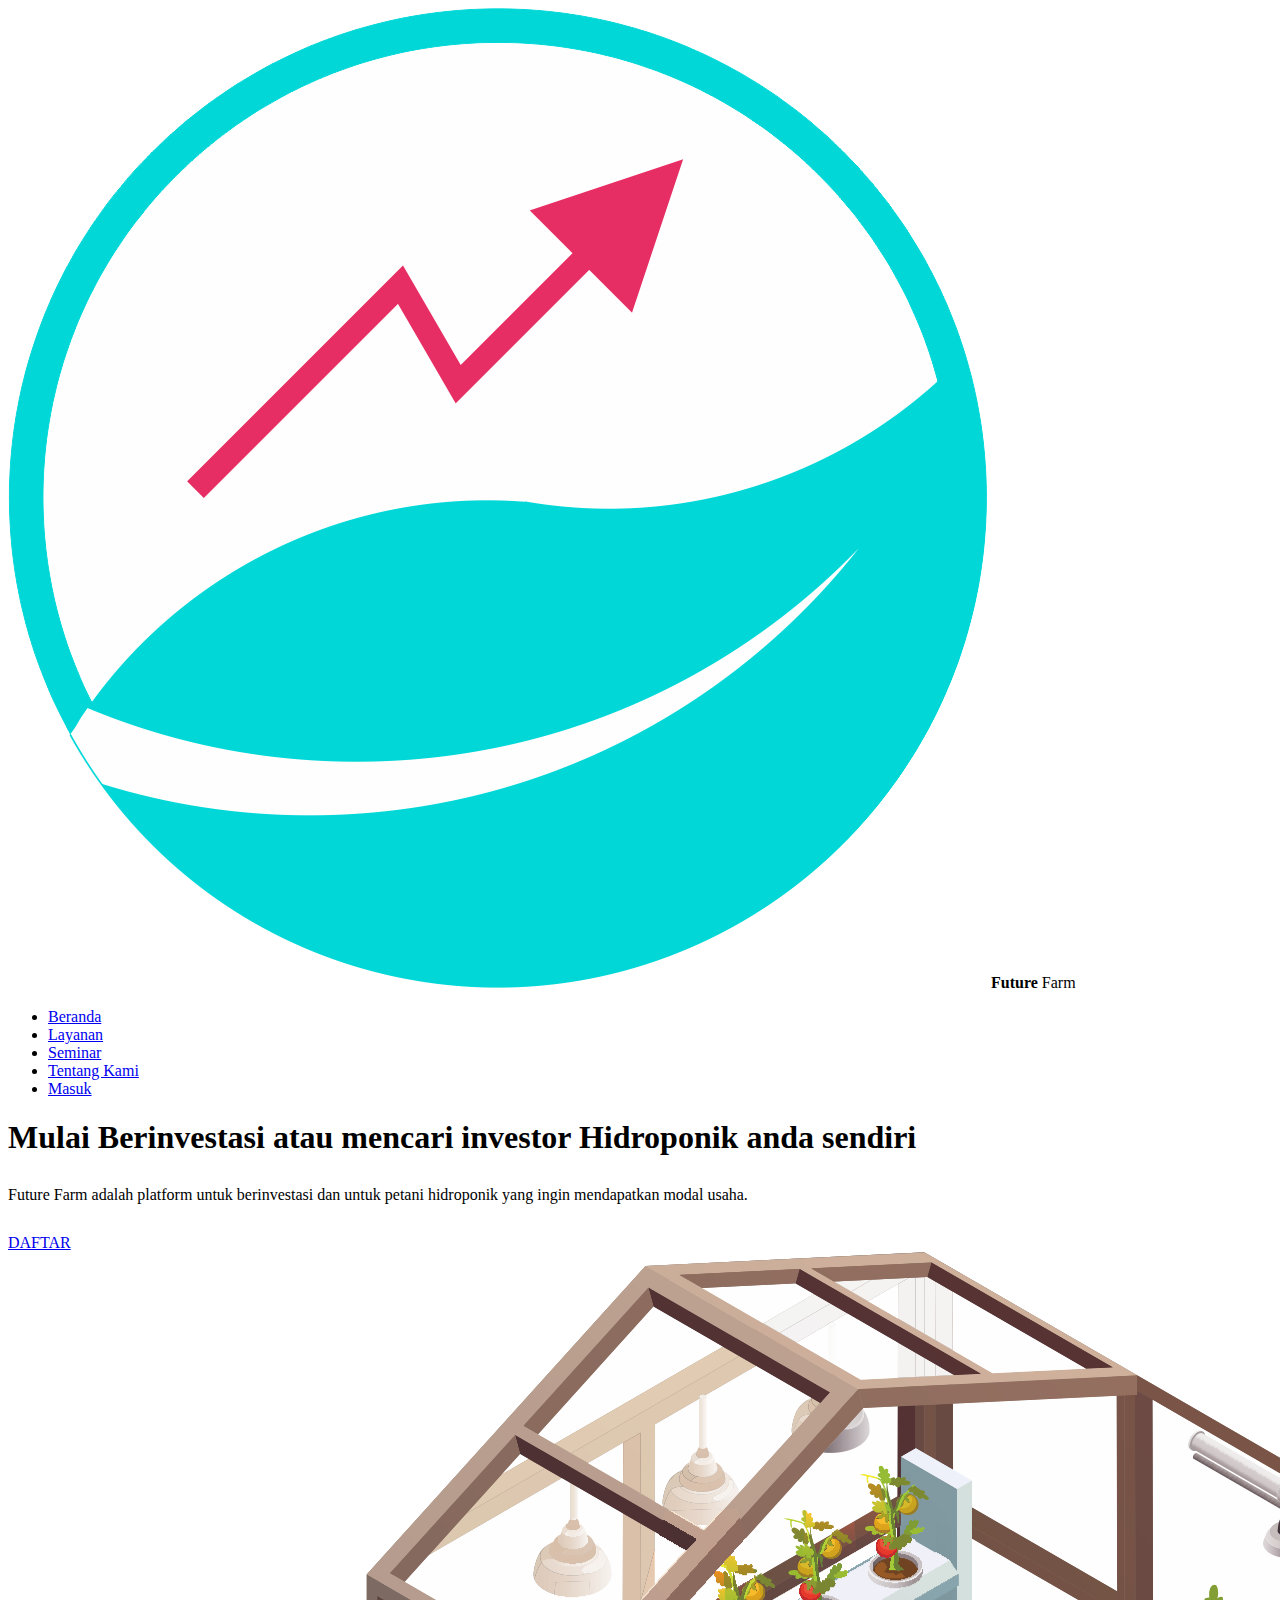
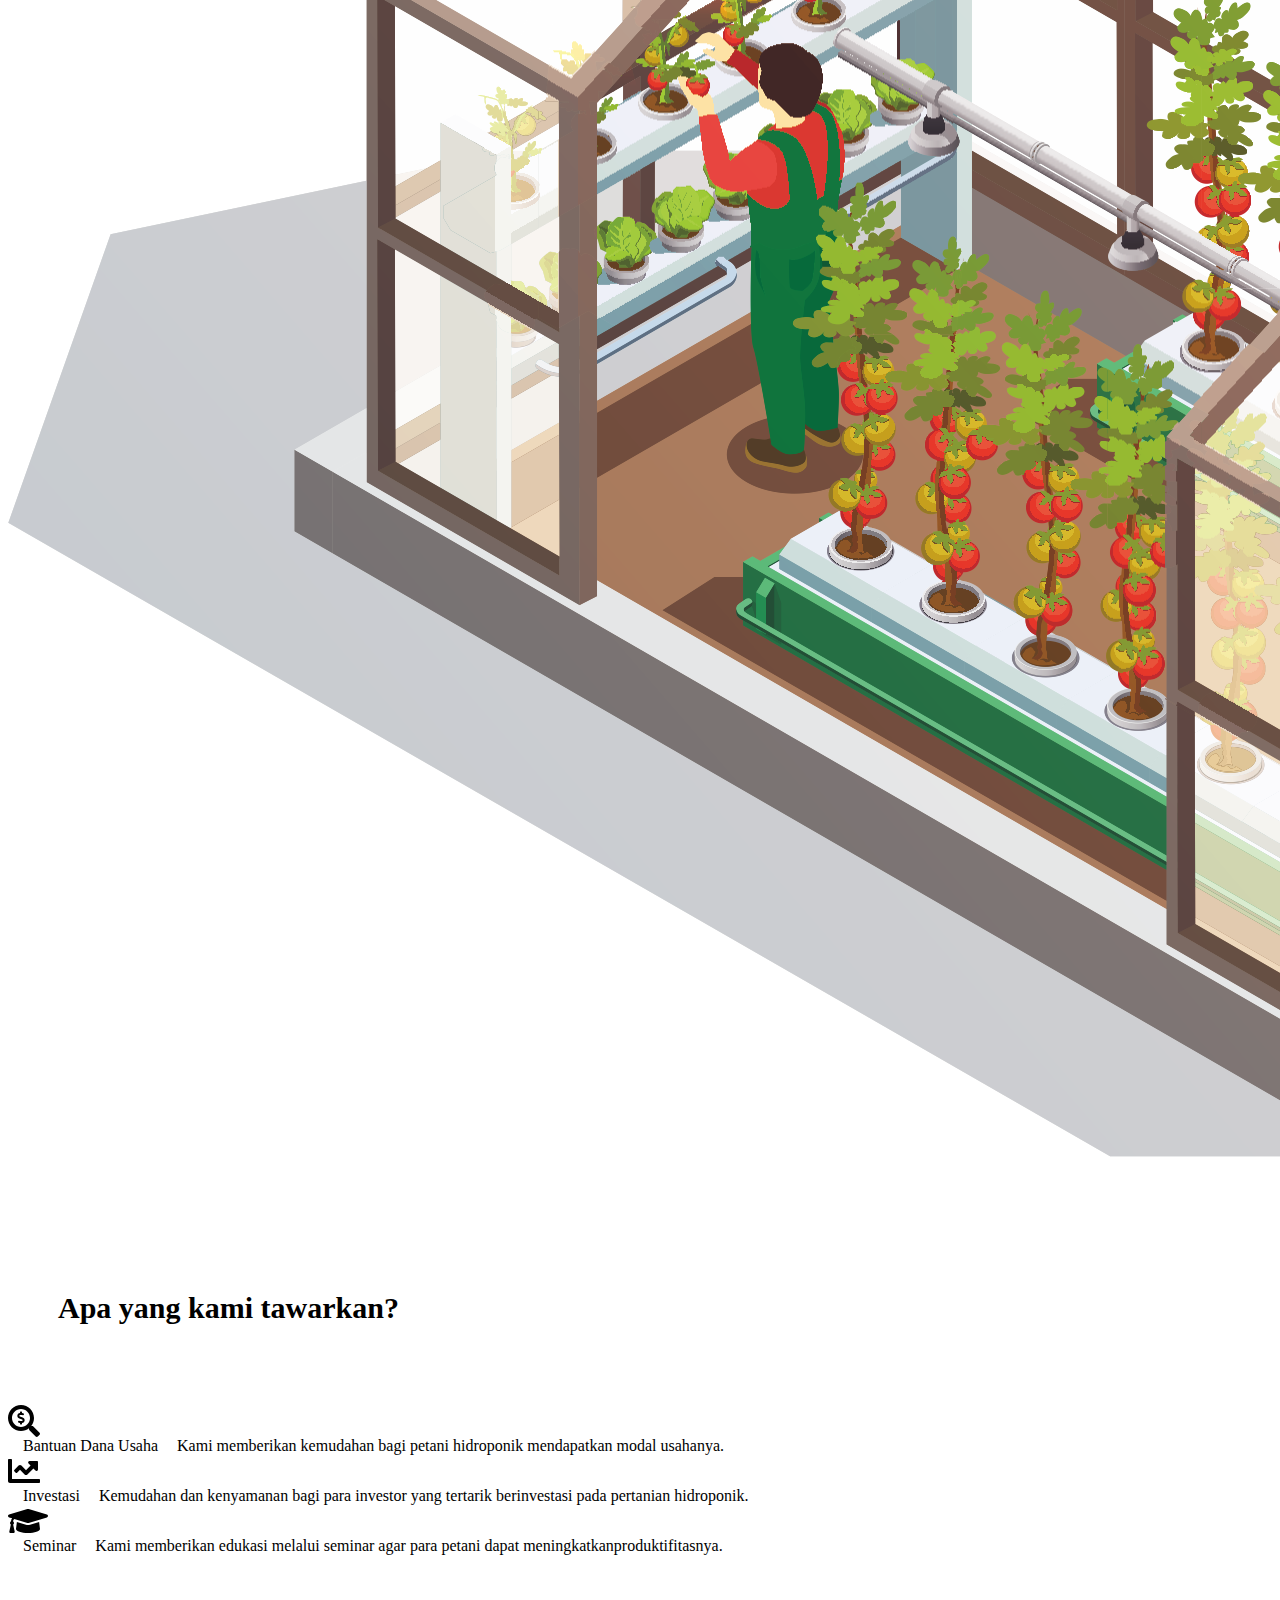
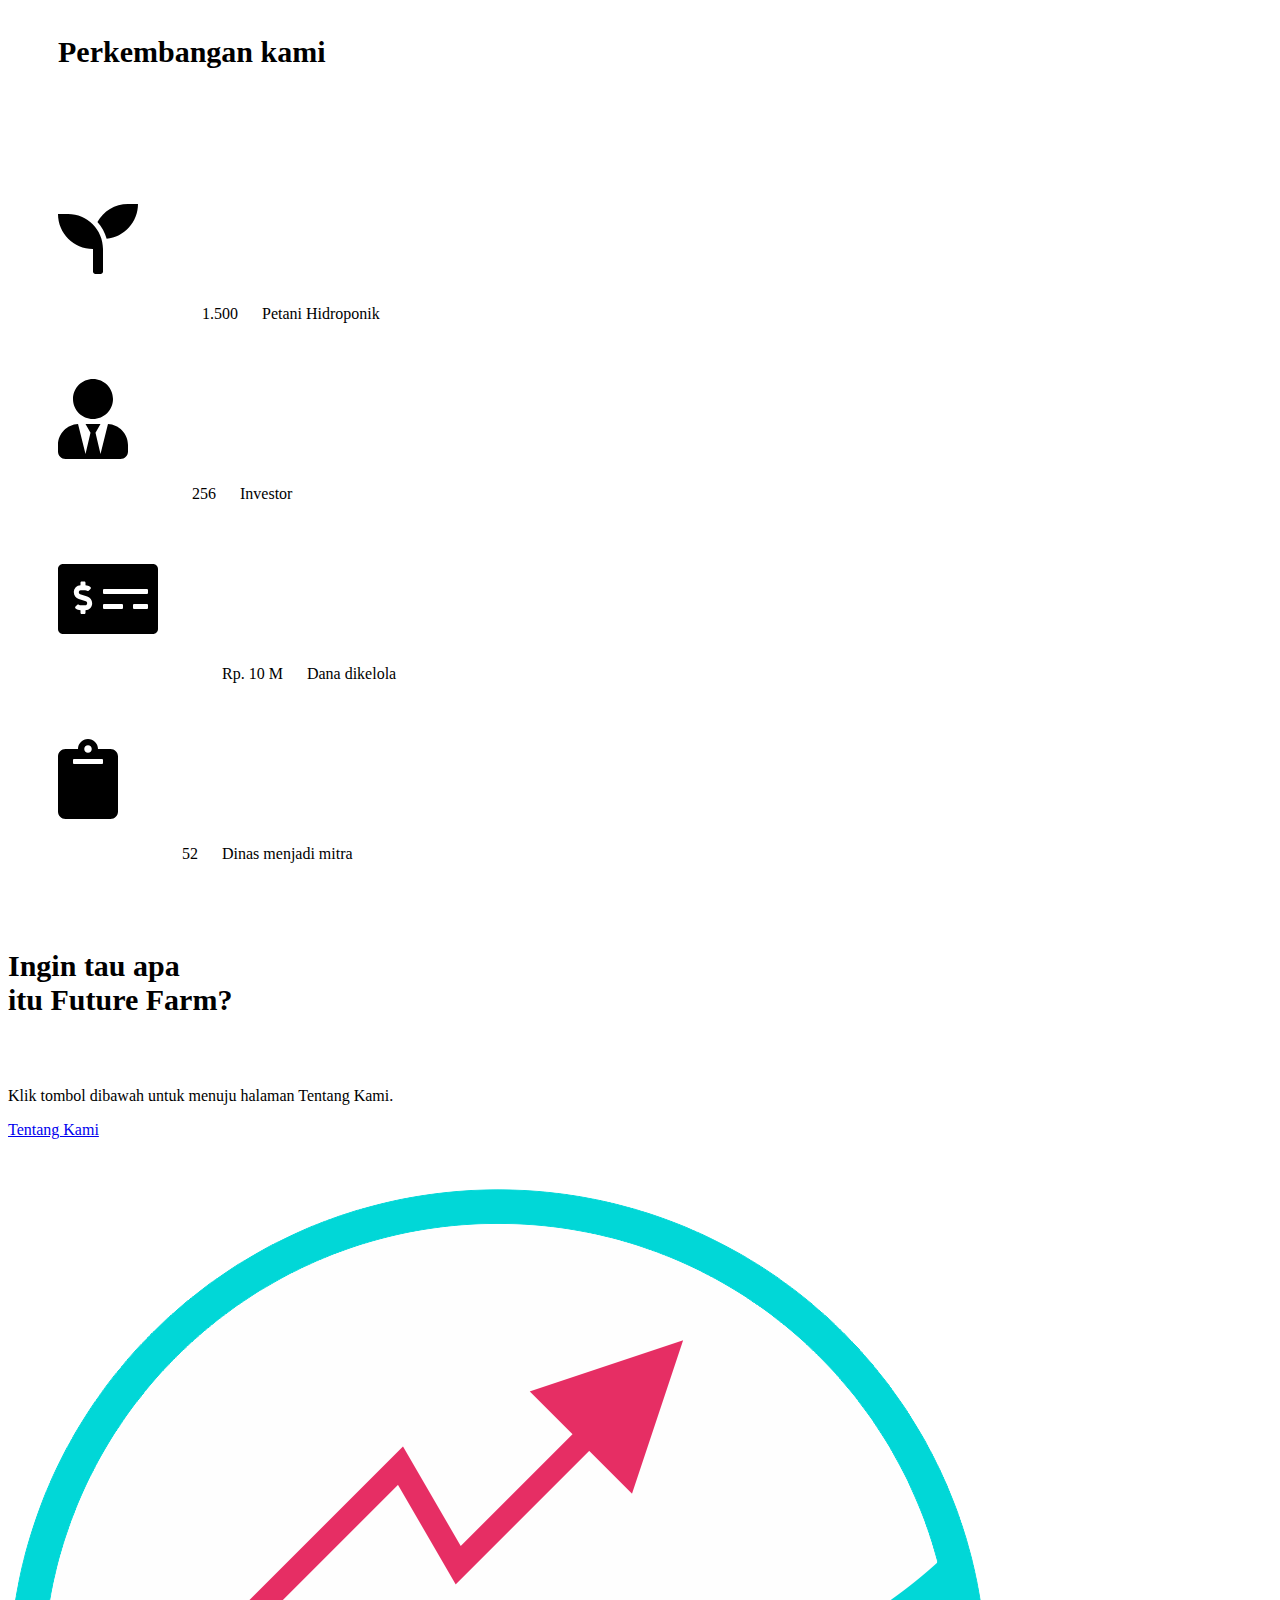
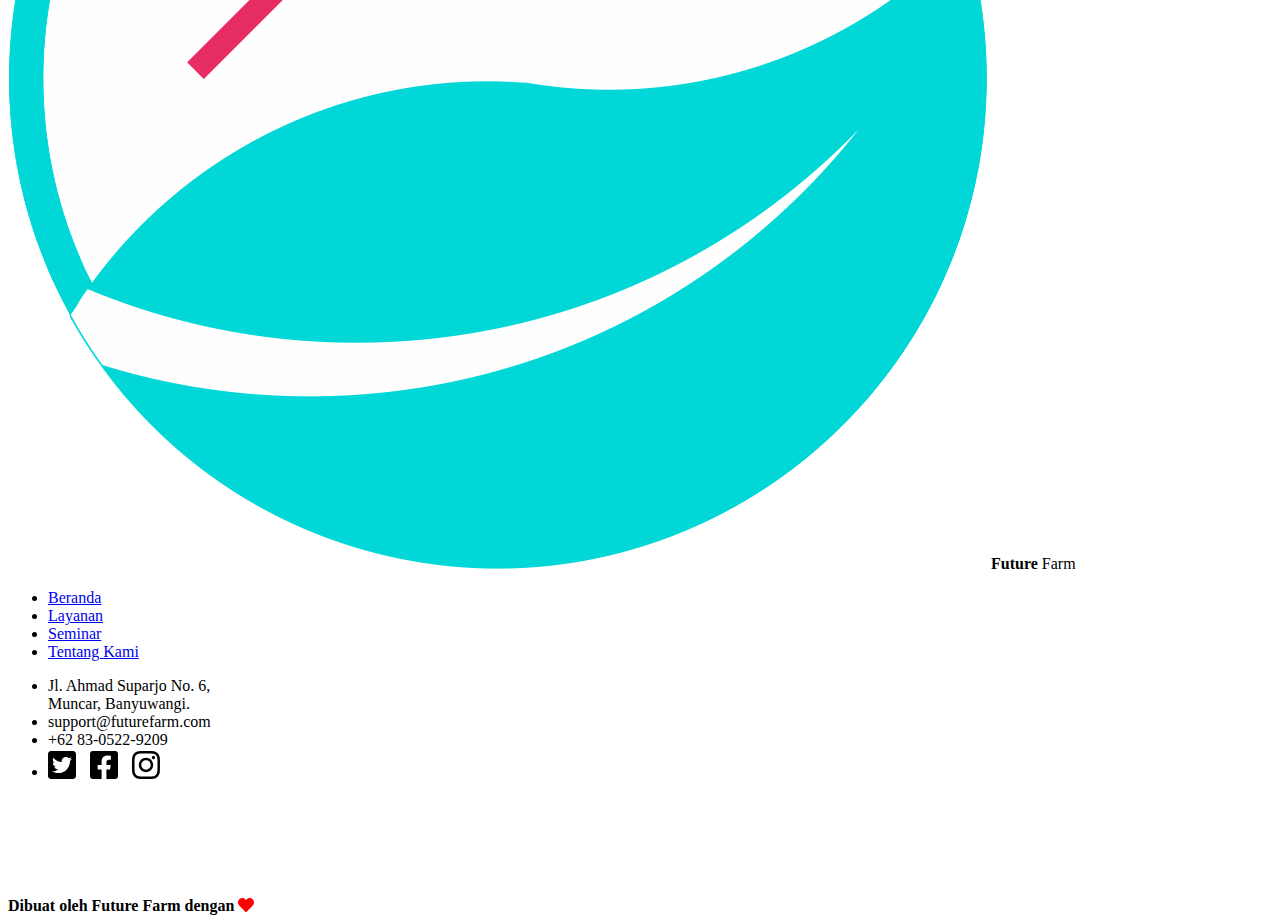
==== index.html @ b9c3afd6 "Landing page" ====
<!DOCTYPE html>
<html lang="en">
<head>
    <meta charset="UTF-8">
    <meta name="viewport" content="width=device-width, initial-scale=1.0">
    <link href="https://fonts.googleapis.com/css2?family=Montserrat:ital,wght@0,100;0,200;0,300;0,400;0,500;0,600;0,700;1,100;1,300;1,400;1,500&display=swap" rel="stylesheet">
    <link rel="stylesheet" href="style/font-awesome/all.min.css">
    <link rel="stylesheet" href="style/style.css">
    <title>Future Farm | Beranda</title>
</head>
<body>
    <nav class="navbar flex justify-content-space-between align-items-center">
        <div class="nav-brand flex align-items-center">
            <img class="brand-logo" src="img/logo/logo.png" alt="ff-logo">
            <span class="brand-text"><strong>Future</strong> Farm</span>
        </div>
        <ul class="nav-links flex justify-content-space-between align-items-center">
            <li><a class="active" href="#">Beranda</a></li>
            <li><a href="#">Layanan</a></li>
            <li><a href="#">Seminar</a></li>
            <li><a href="#">Tentang Kami</a></li>
            <li><a class="btn btn-round bg-white text-base" href="#">Masuk</a></li>
        </ul>
    </nav>
    <section id="hero" class="section flex justify-content-space-between align-items-center">
        <div class="description">
            <h1 class="text-base">Mulai Berinvestasi atau mencari investor Hidroponik anda sendiri</h1>
            <p class="text-base" style="margin-top: 30px; margin-bottom: 30px;">Future Farm adalah platform untuk berinvestasi dan untuk petani hidroponik yang ingin mendapatkan modal usaha.</p>
            <a href="#" class="btn btn-large bg-primary text-white">DAFTAR</a>
        </div>
        <div class="hero-picture">
            <img src="img/Hero.png" alt="hero">
        </div>
    </section>
    <section id="feature" class="section bg-white text-center">
        <h3 class="text-base" style="font-size: 30px; padding: 50px; padding-top: 100px; margin-bottom: 30px;">Apa yang kami tawarkan?</h3>
        <div class="container flex justify-content-space-around">
            <div class="feature-items flex align-items-center flex-direction-column">
                <div class="feature-icon flex justify-content-center align-items-center bg-warning">
                    <span class="fa fa-search-dollar fa-2x text-white"></span>
                </div>
                <span class="feature-title text-base" style="padding: 15px;">Bantuan Dana Usaha</span>
                <span class="text-base">Kami memberikan kemudahan bagi petani hidroponik mendapatkan modal usahanya.</span>
            </div>
            <div class="feature-items flex align-items-center flex-direction-column">
                <div class="feature-icon flex justify-content-center align-items-center bg-primary">
                    <span class="fa fa-chart-line fa-2x text-white"></span>
                </div>
                <span class="feature-title text-base" style="padding: 15px;">Investasi</span>
                <span class="text-base">Kemudahan dan kenyamanan bagi para investor yang tertarik berinvestasi pada pertanian hidroponik.</span>
            </div>
            <div class="feature-items flex align-items-center flex-direction-column">
                <div class="feature-icon flex justify-content-center align-items-center bg-danger">
                    <span class="fa fa-graduation-cap fa-2x text-white"></span>
                </div>
                <span class="feature-title text-base" style="padding: 15px;">Seminar</span>
                <span class="text-base">Kami memberikan edukasi melalui seminar agar para petani dapat meningkatkanproduktifitasnya.</span>
            </div>
        </div>
    </section>
    <section id="progress" class="section text-center">
        <h3 class="text-base" style="font-size: 30px;padding: 50px; padding-top: 50px; margin-bottom: 30px;">Perkembangan kami</h3>
        <div class="container flex justify-content-center">
            <div class="card">
                <span class="fa fa-seedling fa-5x text-primary" style="padding: 50px;"></span>
                <span class="card-title text-base" style="padding: 10px;">1.500</span>
                <span class="card-content text-base" style="padding: 10px;">Petani Hidroponik</span>
            </div>
            <div class="card">
                <span class="fa fa-user-tie fa-5x text-danger" style="padding: 50px;"></span>
                <span class="card-title text-base" style="padding: 10px;">256</span>
                <span class="card-content text-base" style="padding: 10px;">Investor</span>
            </div>
            <div class="card">
                <span class="fa fa-money-check-alt fa-5x text-warning" style="padding: 50px;"></span>
                <span class="card-title text-base" style="padding: 10px;">Rp. 10 M</span>
                <span class="card-content text-base" style="padding: 10px;">Dana dikelola</span>
            </div>
            <div class="card">
                <span class="fa fa-clipboard fa-5x text-base" style="padding: 50px;"></span>
                <span class="card-title text-base" style="padding: 10px;">52</span>
                <span class="card-content text-base" style="padding: 10px;">Dinas menjadi mitra</span>
            </div>
        </div>
    </section>
    <section id="progress" class="section bg-white text-center" style="padding-bottom: 50px;">
        <h3 class="text-base" style="font-size: 30px; padding-top: 50px; padding-bottom: 40px;">Ingin tau apa <br> itu Future Farm?</h3>
        <p class="text-base">Klik tombol dibawah untuk menuju halaman Tentang Kami.</p>
        <a href="#" class="btn btn-large bg-primary text-white" style="margin: auto; margin-top: 40px;">Tentang Kami</a>
    </section>
    <footer class="flex flex-wrap align-self-flex-start justify-content-space-between">
        <div class="footer-logo flex align-items-center text-white">
            <img class="footer-brand-logo" src="img/logo/logo.png" alt="ff-logo">
            <span class="footer-brand-text"><strong>Future</strong> Farm</span>
        </div>
        <ul>
            <li><a class="text-white" href="#">Beranda</a></li>
            <li><a class="text-white" href="#">Layanan</a></li>
            <li><a class="text-white" href="#">Seminar</a></li>
            <li><a class="text-white" href="#">Tentang Kami</a></li>
        </ul>
        <ul class="text-white">
            <li>Jl. Ahmad Suparjo No. 6, <br> Muncar, Banyuwangi.</li>
            <li>support@futurefarm.com</li>
            <li>+62 83-0522-9209</li>
            <li>
                <span class="fab fa-twitter-square fa-2x" style="margin-right: 10px;"></span>
                <span class="fab fa-facebook-square fa-2x" style="margin-right: 10px;"></span>
                <span class="fab fa-instagram fa-2x"></span>
            </li>
        </ul>
        <div class="text-center text-white" style="width: 100%; padding-top: 100px;">
            <strong>Dibuat oleh Future Farm dengan <span class="fa fa-heart" style="color: red;"></span></strong>
        </div>
    </footer>
    <script src="style/font-awesome/all.min.js"></script>
</body>
</html>
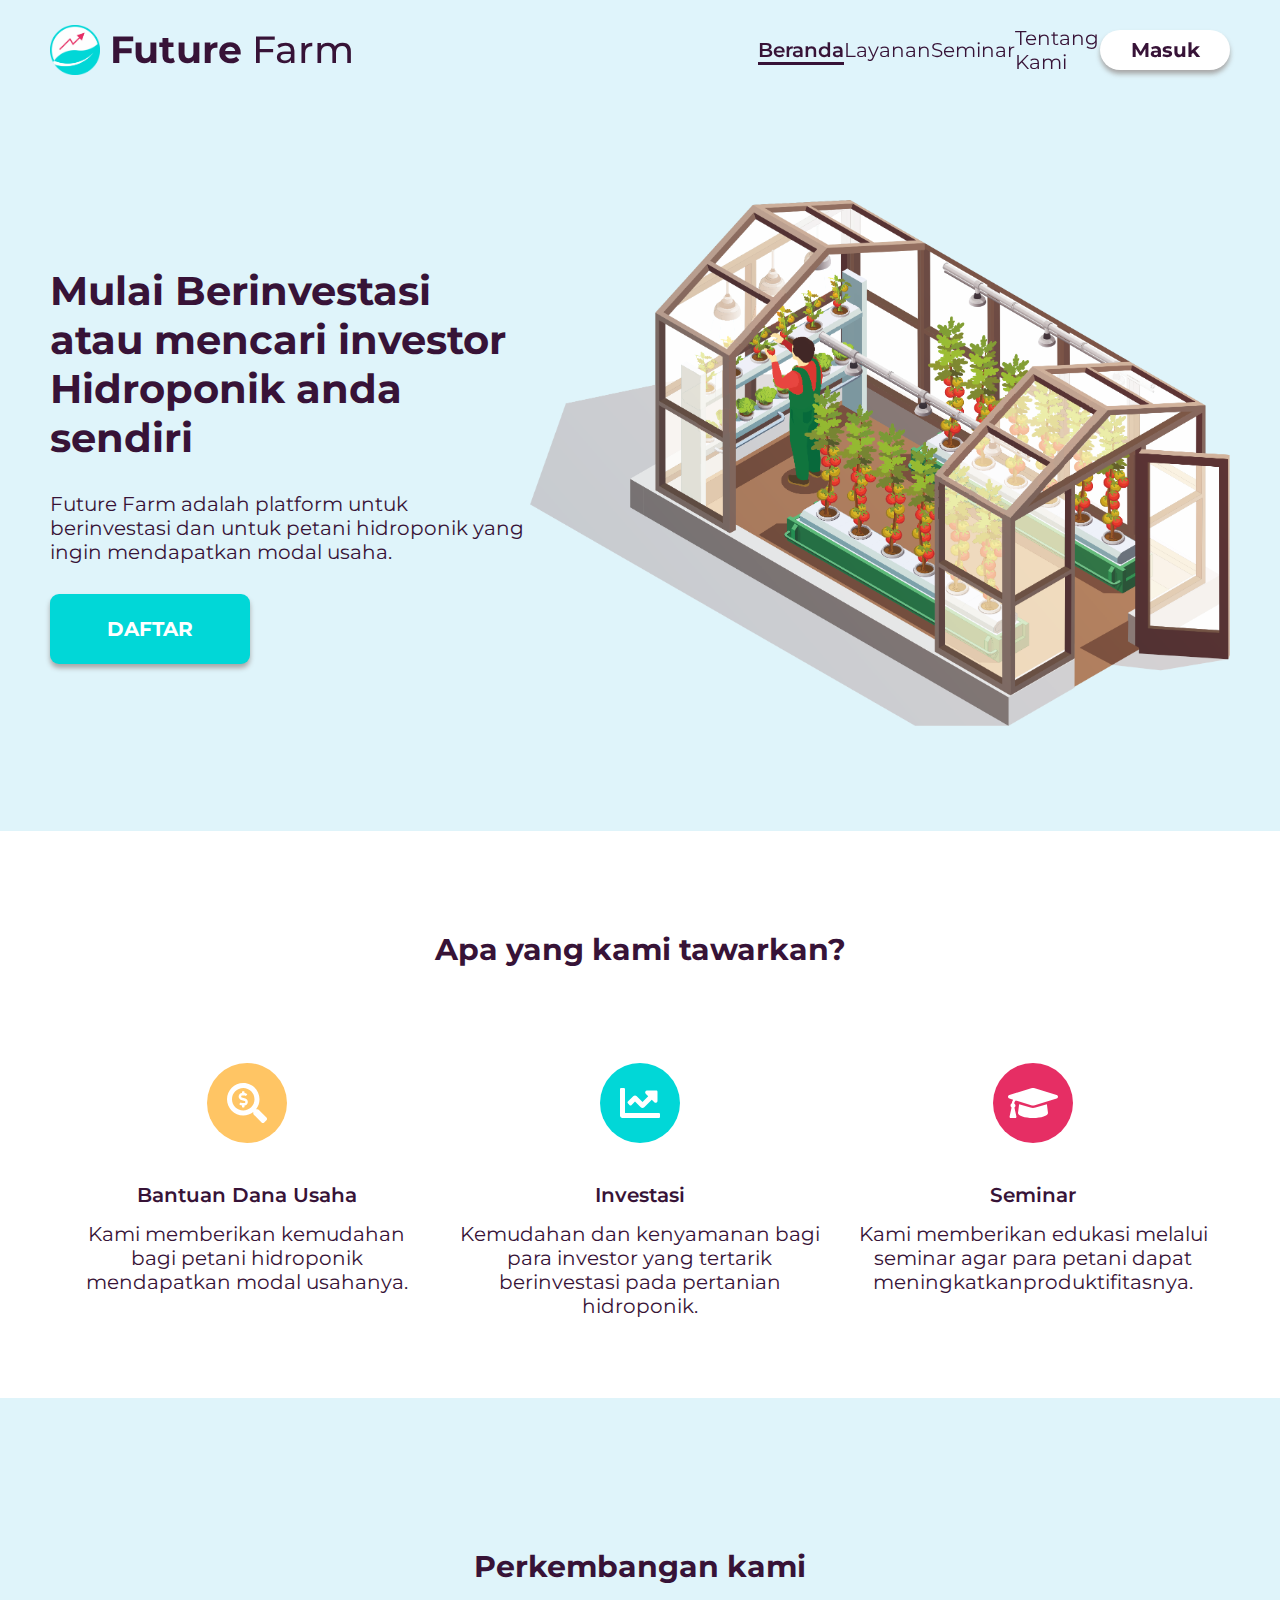
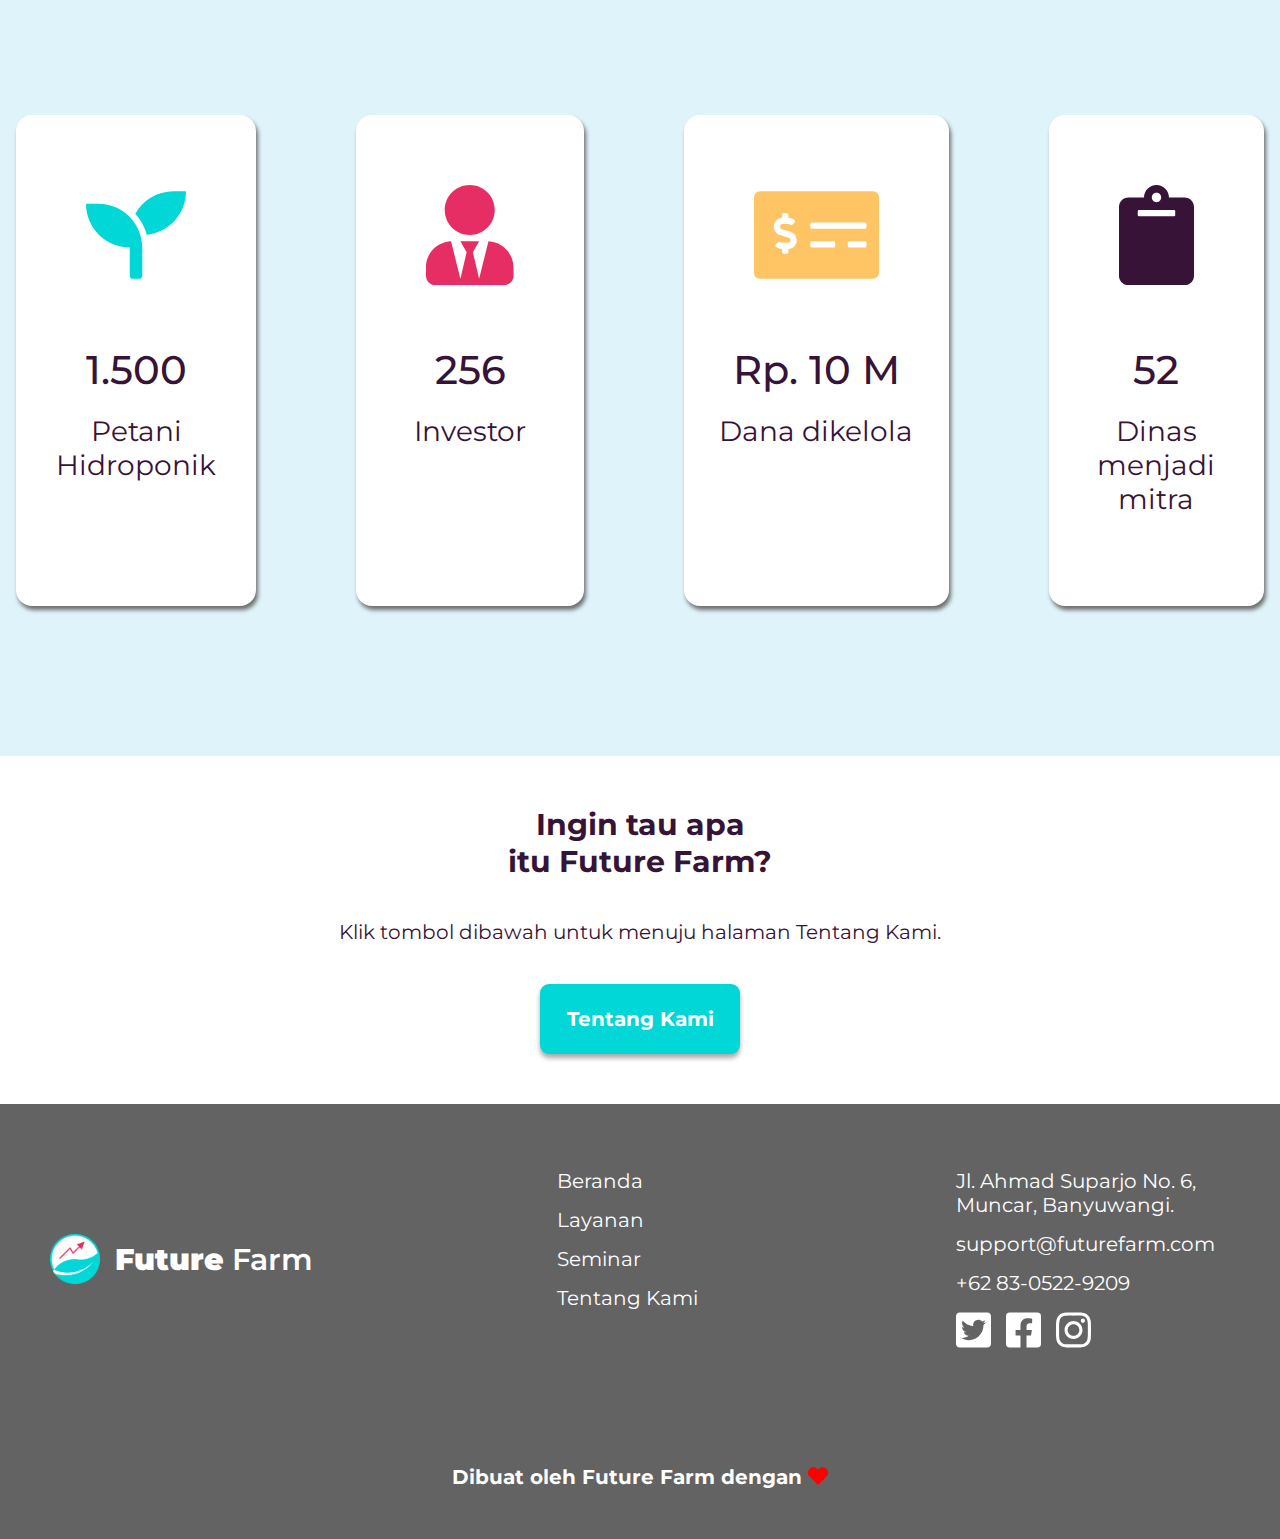
==== commit 32cc0028: "adding nav style" ====
--- a/index.html
+++ b/index.html
@@ -114,5 +114,6 @@
         </div>
     </footer>
     <script src="style/font-awesome/all.min.js"></script>
+    <script src="style/style.js"></script>
 </body>
 </html>--- a/style/style.css
+++ b/style/style.css
@@ -0,0 +1,246 @@
+* {
+    margin: 0;
+    padding: 0;
+}
+
+body {
+    background-color: #DFF4FA;
+    font-family: 'Montserrat', sans-serif;
+    font-size: 20px;
+}
+
+a {
+    text-decoration: none;
+}
+
+/* component colors start*/
+.text-base {
+    color: #371337;
+}
+
+.text-primary {
+    color: #01D7D7;
+}
+
+.text-danger {
+    color: #E62E64;
+}
+
+.text-warning {
+    color: #FFC564;
+}
+
+.text-white {
+    color: white;
+}
+
+.bg-base {
+    color: #371337;
+}
+
+.bg-white {
+    background-color: white;
+}
+
+.bg-primary {
+    background-color: #01D7D7;
+}
+
+.bg-warning {
+    background-color: #FFC564;
+}
+
+.bg-danger {
+    background-color: #E62E64;
+}
+/* End text colors */
+
+.flex {
+    display: flex;
+}
+
+.flex-wrap {
+    flex-wrap: wrap;
+}
+
+.justify-content-center {
+    justify-content: center;
+}
+
+.justify-content-space-between {
+    justify-content: space-between;
+}
+
+.justify-content-space-around {
+    justify-content: space-around;
+}
+
+.align-items-center {
+    align-items: center;
+}
+
+.align-self-flex-start {
+    align-self: flex-start;
+}
+
+.flex-direction-column {
+    flex-direction: column;
+}
+
+.text-center {
+    text-align: center;
+}
+
+.btn {
+    display: flex;
+    width: 130px;
+    height: 40px;
+    font-weight: 700;
+    justify-content: center;
+    align-items: center;
+    box-shadow: 0px 4px 5px 0px rgb(168, 168, 168);
+    border-radius: 9px;
+    transition: .3s ease;
+}
+
+.btn:hover {
+    transform: translateY(-5px);
+    box-shadow: 0px 7px 10px 0px rgb(168, 168, 168);
+}
+
+.btn-round {
+    border-radius: 25px;
+    box-sizing: border-box;
+}
+
+.btn-large {
+    width: 200px;
+    height: 70px;
+}
+
+.navbar {
+    background-color: #dff4fae5;
+    padding-left: 50px;
+    padding-right: 50px;
+    height: 100px;
+    position: sticky;
+    left: 0;
+    right: 0;
+    top: 0;
+    backdrop-filter: blur(15px);
+    -webkit-backdrop-filter: blur(15px);
+}
+
+.navbar.shadow {
+    box-shadow: 1px 0px 4px 0px rgb(110, 110, 110);
+}
+
+.navbar .brand-logo {
+    max-width: 50px;
+    margin-right: 10px;
+}
+
+.navbar .brand-text {
+    color: #371337;
+    font-size: 38px;
+    font-weight: 500;
+}
+
+.navbar ul {
+    width: 40%;
+    list-style: none;
+}
+
+.navbar ul a {
+    color: #371337;
+}
+
+.navbar ul a:hover {
+    border-bottom: 1px solid #371337;
+}
+
+.navbar ul a.btn:hover{
+    border: none;
+}
+
+.navbar ul a.active {
+    font-weight: 600;
+    border-bottom: 3px solid #371337;
+}
+
+.section {
+    margin-top: 100px;
+    padding-left: 50px;
+    padding-right: 50px;
+}
+
+.description {
+    max-width: 800px;
+}
+
+.hero-picture img{
+    max-width: 700px;
+}
+
+.feature-items {
+    width: 600px;
+    margin: 15px;
+    margin-bottom: 80px;
+}
+
+.feature-icon {
+    width: 80px;
+    height: 80px;
+    border-radius: 50%;
+    margin-bottom: 25px;
+}
+
+.feature-title {
+    font-weight: 600;
+}
+
+.card {
+    display: flex;
+    background-color: white;
+    width: 350px;
+    margin: 50px;
+    padding: 20px;
+    padding-bottom: 80px;
+    border-radius: 16px;
+    box-shadow: 2px 4px 4px 0px rgb(110, 110, 110);
+    flex-direction: column;
+    align-items: center;
+    box-sizing: border-box;
+}
+
+.card .card-title {
+    font-size: 40px;
+    font-weight: 500;
+}
+
+.card .card-content {
+    font-size: 28px;
+}
+
+footer {
+    background-color: rgb(99, 99, 99);
+    padding: 50px;
+}
+
+footer .footer-brand-logo {
+    max-width: 50px;
+    margin-right: 15px;
+}
+
+footer .footer-brand-text {
+    font-size: 30px;
+    font-weight: 600;
+}
+
+footer ul {
+    list-style-type: none;
+}
+
+footer ul li {
+    margin: 15px;
+}
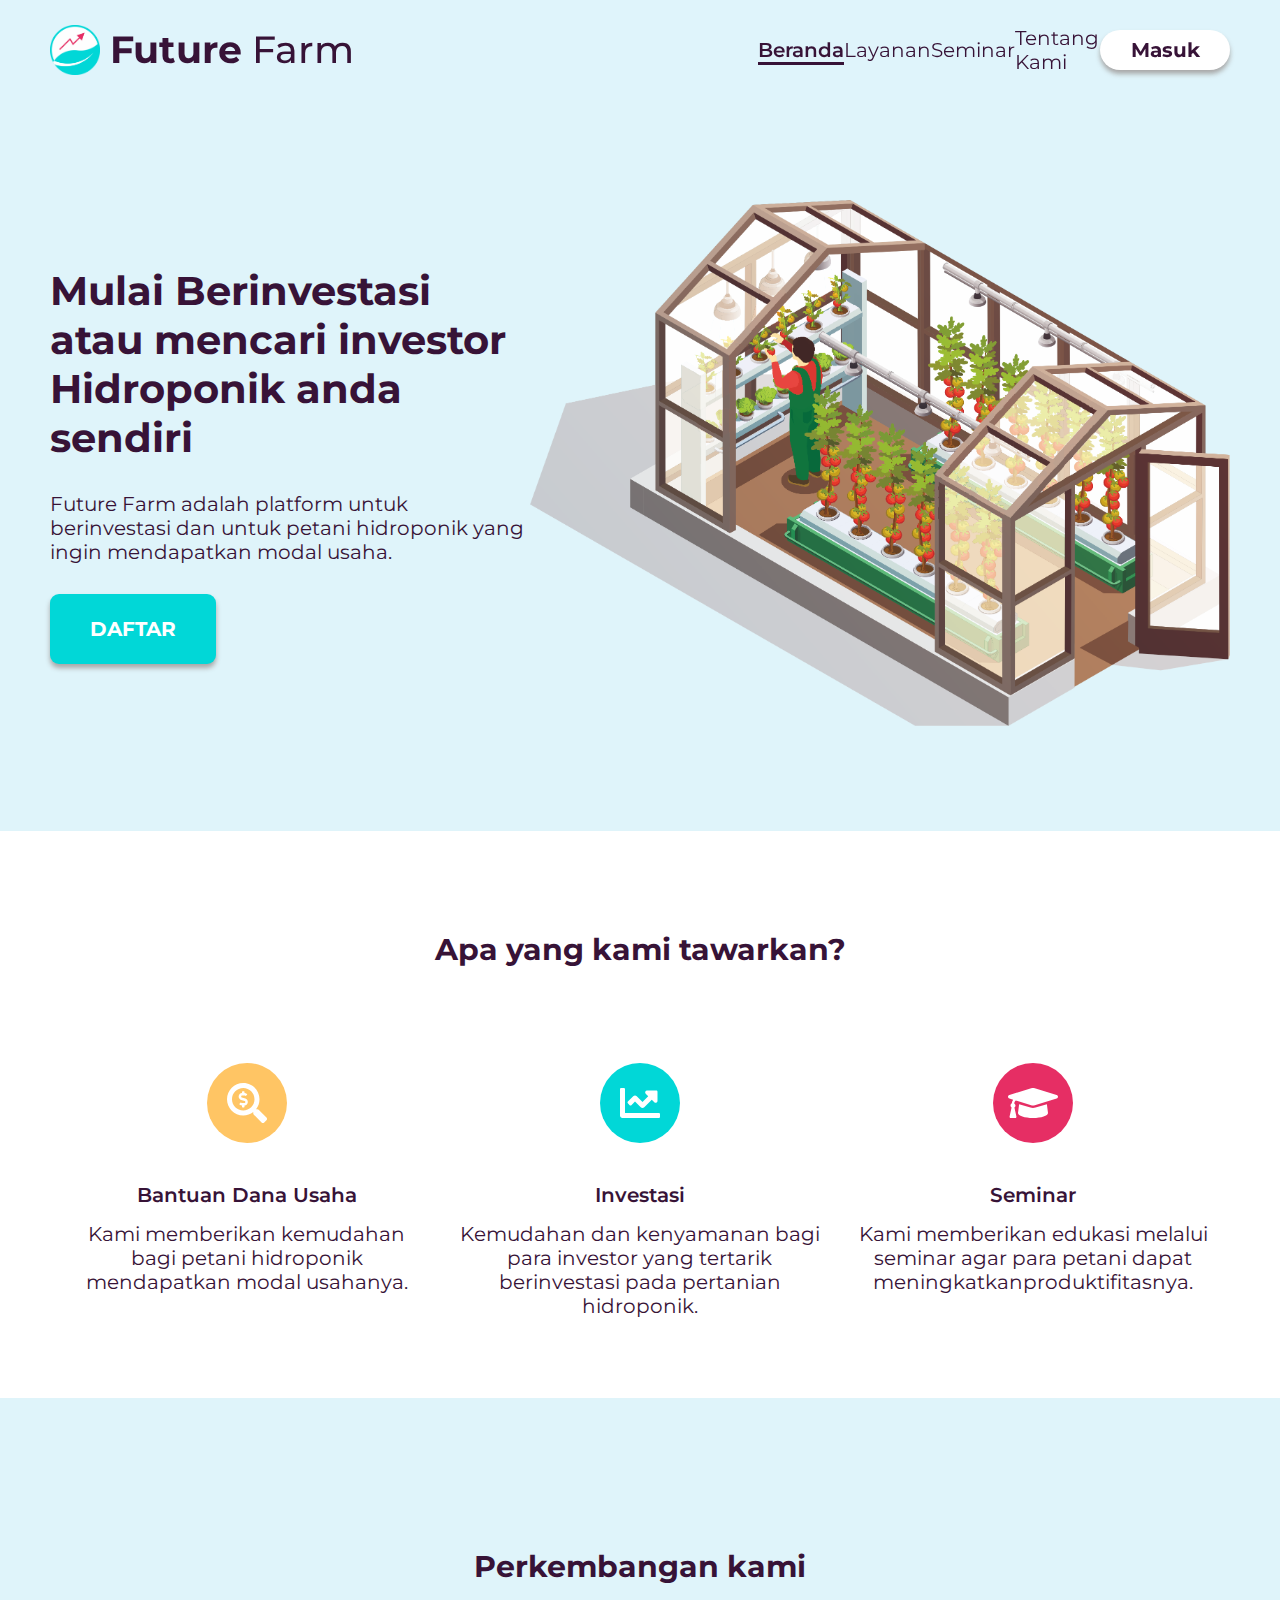
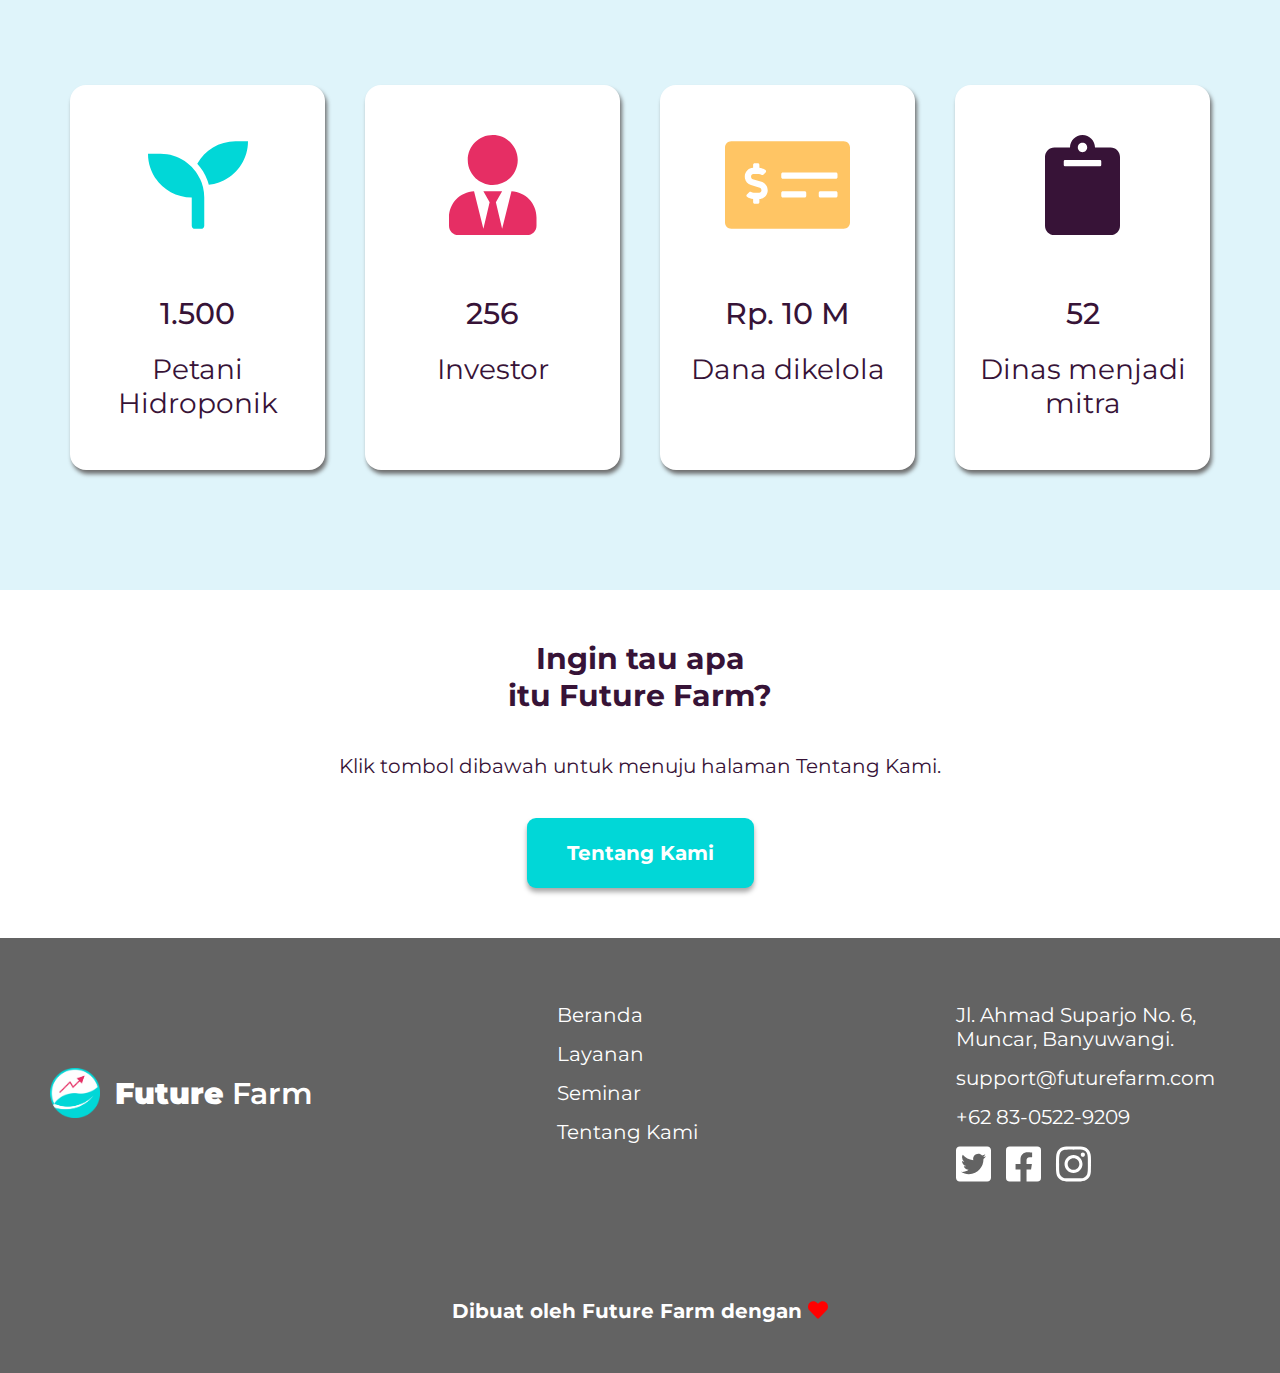
==== commit cb60d7c1: "add some stuff" ====
--- a/index.html
+++ b/index.html
@@ -16,9 +16,9 @@
         </div>
         <ul class="nav-links flex justify-content-space-between align-items-center">
             <li><a class="active" href="#">Beranda</a></li>
-            <li><a href="#">Layanan</a></li>
-            <li><a href="#">Seminar</a></li>
-            <li><a href="#">Tentang Kami</a></li>
+            <li><a href="layanan.html">Layanan</a></li>
+            <li><a href="seminar.html">Seminar</a></li>
+            <li><a href="tentang-kami.html">Tentang Kami</a></li>
             <li><a class="btn btn-round bg-white text-base" href="#">Masuk</a></li>
         </ul>
     </nav>
@@ -61,25 +61,25 @@
     <section id="progress" class="section text-center">
         <h3 class="text-base" style="font-size: 30px;padding: 50px; padding-top: 50px; margin-bottom: 30px;">Perkembangan kami</h3>
         <div class="container flex justify-content-center">
-            <div class="card">
+            <div class="card flex-direction-column align-items-center" style="margin: 20px;">
                 <span class="fa fa-seedling fa-5x text-primary" style="padding: 50px;"></span>
                 <span class="card-title text-base" style="padding: 10px;">1.500</span>
-                <span class="card-content text-base" style="padding: 10px;">Petani Hidroponik</span>
+                <span class="card-content text-base" style="padding: 10px; padding-bottom: 50px;">Petani Hidroponik</span>
             </div>
-            <div class="card">
+            <div class="card flex-direction-column align-items-center" style="margin: 20px;">
                 <span class="fa fa-user-tie fa-5x text-danger" style="padding: 50px;"></span>
                 <span class="card-title text-base" style="padding: 10px;">256</span>
-                <span class="card-content text-base" style="padding: 10px;">Investor</span>
+                <span class="card-content text-base" style="padding: 10px; padding-bottom: 50px;">Investor</span>
             </div>
-            <div class="card">
+            <div class="card flex-direction-column align-items-center" style="margin: 20px;">
                 <span class="fa fa-money-check-alt fa-5x text-warning" style="padding: 50px;"></span>
                 <span class="card-title text-base" style="padding: 10px;">Rp. 10 M</span>
-                <span class="card-content text-base" style="padding: 10px;">Dana dikelola</span>
+                <span class="card-content text-base" style="padding: 10px; padding-bottom: 50px;">Dana dikelola</span>
             </div>
-            <div class="card">
+            <div class="card flex-direction-column align-items-center" style="margin: 20px;">
                 <span class="fa fa-clipboard fa-5x text-base" style="padding: 50px;"></span>
                 <span class="card-title text-base" style="padding: 10px;">52</span>
-                <span class="card-content text-base" style="padding: 10px;">Dinas menjadi mitra</span>
+                <span class="card-content text-base" style="padding: 10px; padding-bottom: 50px;">Dinas menjadi mitra</span>
             </div>
         </div>
     </section>
--- a/style/style.css
+++ b/style/style.css
@@ -7,6 +7,7 @@
     background-color: #DFF4FA;
     font-family: 'Montserrat', sans-serif;
     font-size: 20px;
+    color: #371337;
 }
 
 a {
@@ -53,6 +54,10 @@
 .bg-danger {
     background-color: #E62E64;
 }
+
+.bg-form {
+    background-color: #E0E0E0;
+}
 /* End text colors */
 
 .flex {
@@ -75,6 +80,10 @@
     justify-content: space-around;
 }
 
+.justify-content-space-evenly {
+    justify-content: space-evenly;
+}
+
 .align-items-center {
     align-items: center;
 }
@@ -83,12 +92,47 @@
     align-self: flex-start;
 }
 
+.align-content-center {
+    align-content: center;
+}
+
+.align-content-space-around {
+    align-content: space-around;
+}
+
+.align-content-space-between {
+    align-content: space-between;
+}
+
 .flex-direction-column {
     flex-direction: column;
 }
 
+.flex-direction-row {
+    flex-direction: row;
+}
+
 .text-center {
     text-align: center;
+}
+
+.text-left {
+    text-align: left;
+}
+
+.text-right {
+    text-align: right;
+}
+
+.divider {
+    width: 100%;
+}
+
+.divider-line {
+    width: 100%;
+    height: 1px;
+    margin: 30px 0px 30px 0px;
+    background-color: grey;
 }
 
 .btn {
@@ -108,14 +152,30 @@
     box-shadow: 0px 7px 10px 0px rgb(168, 168, 168);
 }
 
+.btn.disabled {
+    box-shadow: none;
+    background-color: rgb(168, 168, 168);
+}
+
+.btn.disabled:hover {
+    transform: none;
+    box-shadow: none;
+}
+
 .btn-round {
     border-radius: 25px;
     box-sizing: border-box;
 }
 
 .btn-large {
-    width: 200px;
+    width: max-content;
     height: 70px;
+    padding: 0px 40px 0px 40px;
+}
+
+.btn-form {
+    width: 650px;
+    height: 78px;
 }
 
 .navbar {
@@ -203,23 +263,42 @@
     display: flex;
     background-color: white;
     width: 350px;
-    margin: 50px;
-    padding: 20px;
-    padding-bottom: 80px;
+    padding: 0px;
+    overflow: hidden;
     border-radius: 16px;
     box-shadow: 2px 4px 4px 0px rgb(110, 110, 110);
-    flex-direction: column;
-    align-items: center;
     box-sizing: border-box;
 }
 
+.card .card-cap {
+    border-radius: 16px 16px 0px 0px;
+    margin: 0px;
+    overflow: hidden;
+}
+
+.card-body {
+    padding: 35px;
+}
+
 .card .card-title {
-    font-size: 40px;
+    font-size: 30px;
     font-weight: 500;
+    padding-bottom: 30px;
 }
 
 .card .card-content {
     font-size: 28px;
+
+}
+
+.card .card-text {
+    margin-bottom: 10px;
+}
+
+.card .card-event {
+    display: block;
+    max-width: 250px;
+    margin-bottom: 20px;
 }
 
 footer {
@@ -244,3 +323,71 @@
 footer ul li {
     margin: 15px;
 }
+
+.form {
+    height: 750px;
+    width: 650px;
+    border-radius: 20px;
+    margin-bottom: 150px;
+}
+
+.label-form {
+    font-size: 15px;
+    font-weight: 600;
+    padding-bottom: 10px;
+}
+
+.form-box {
+    width: 580px;
+    height: 78px;
+    margin-bottom: 30px;
+    border: none;
+    border-radius: 10px;
+}
+
+.text-form {
+    font-size: 25px;
+    font-weight: 200;
+    padding-left: 30px;
+    padding-right: 30px;
+}
+
+.seminar-cover {
+    margin-right: 30px;
+}
+
+.seminar-description {
+    width: 100%;
+    padding: 30px;
+    border-radius: 16px;
+}
+
+.seminar-description div {
+    margin-bottom: 50px;
+}
+
+.seminar-description div p {
+    margin: 20px 0px 20px 0px;
+}
+
+.seminar-description div ol {
+    margin-left: 30px;
+}
+
+.seminar-description div ol li {
+    margin: 10px 0px 10px 0px;
+}
+
+/* Modal */
+.modal {
+    position: fixed;
+    background-color: rgba(0, 0, 0, 0.507);
+}
+
+.modal .open {
+    top: 0;
+    left: 0;
+    bottom: 0;
+    right: 0;
+}
+/* End Modal */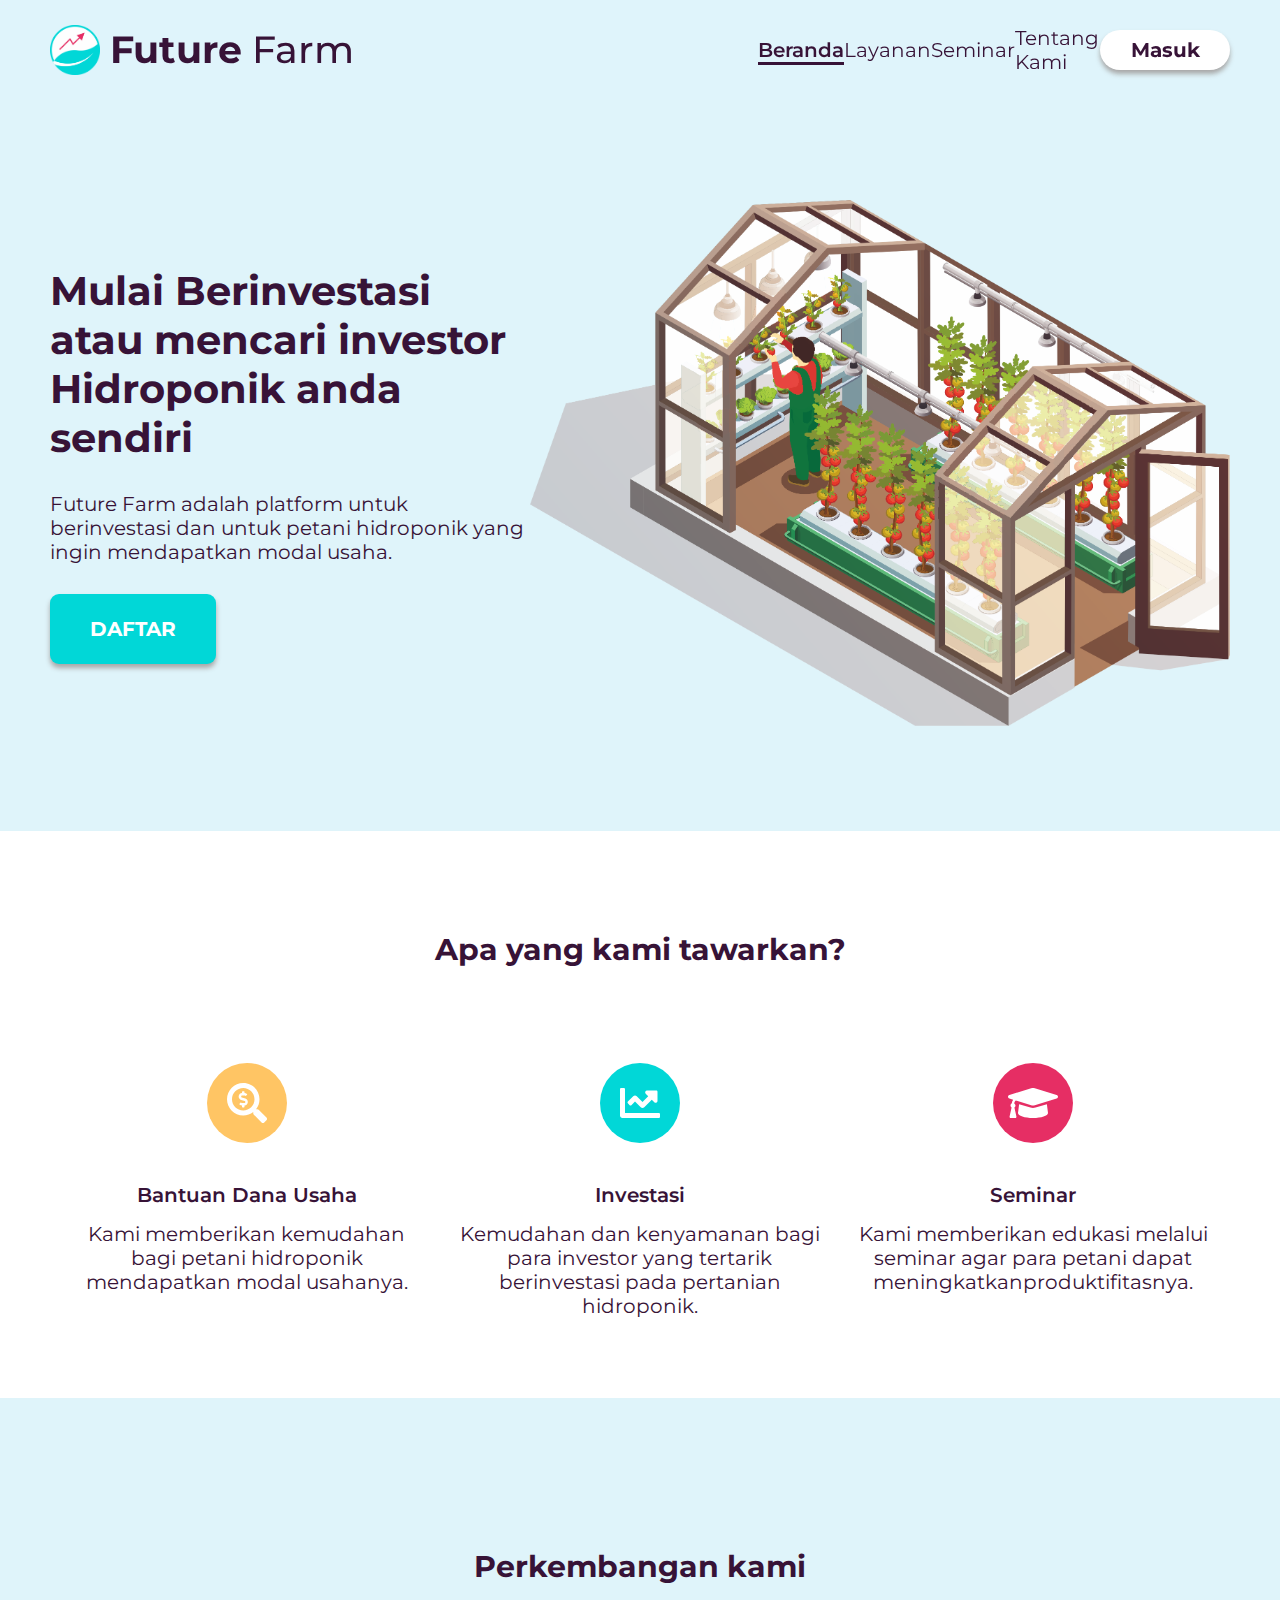
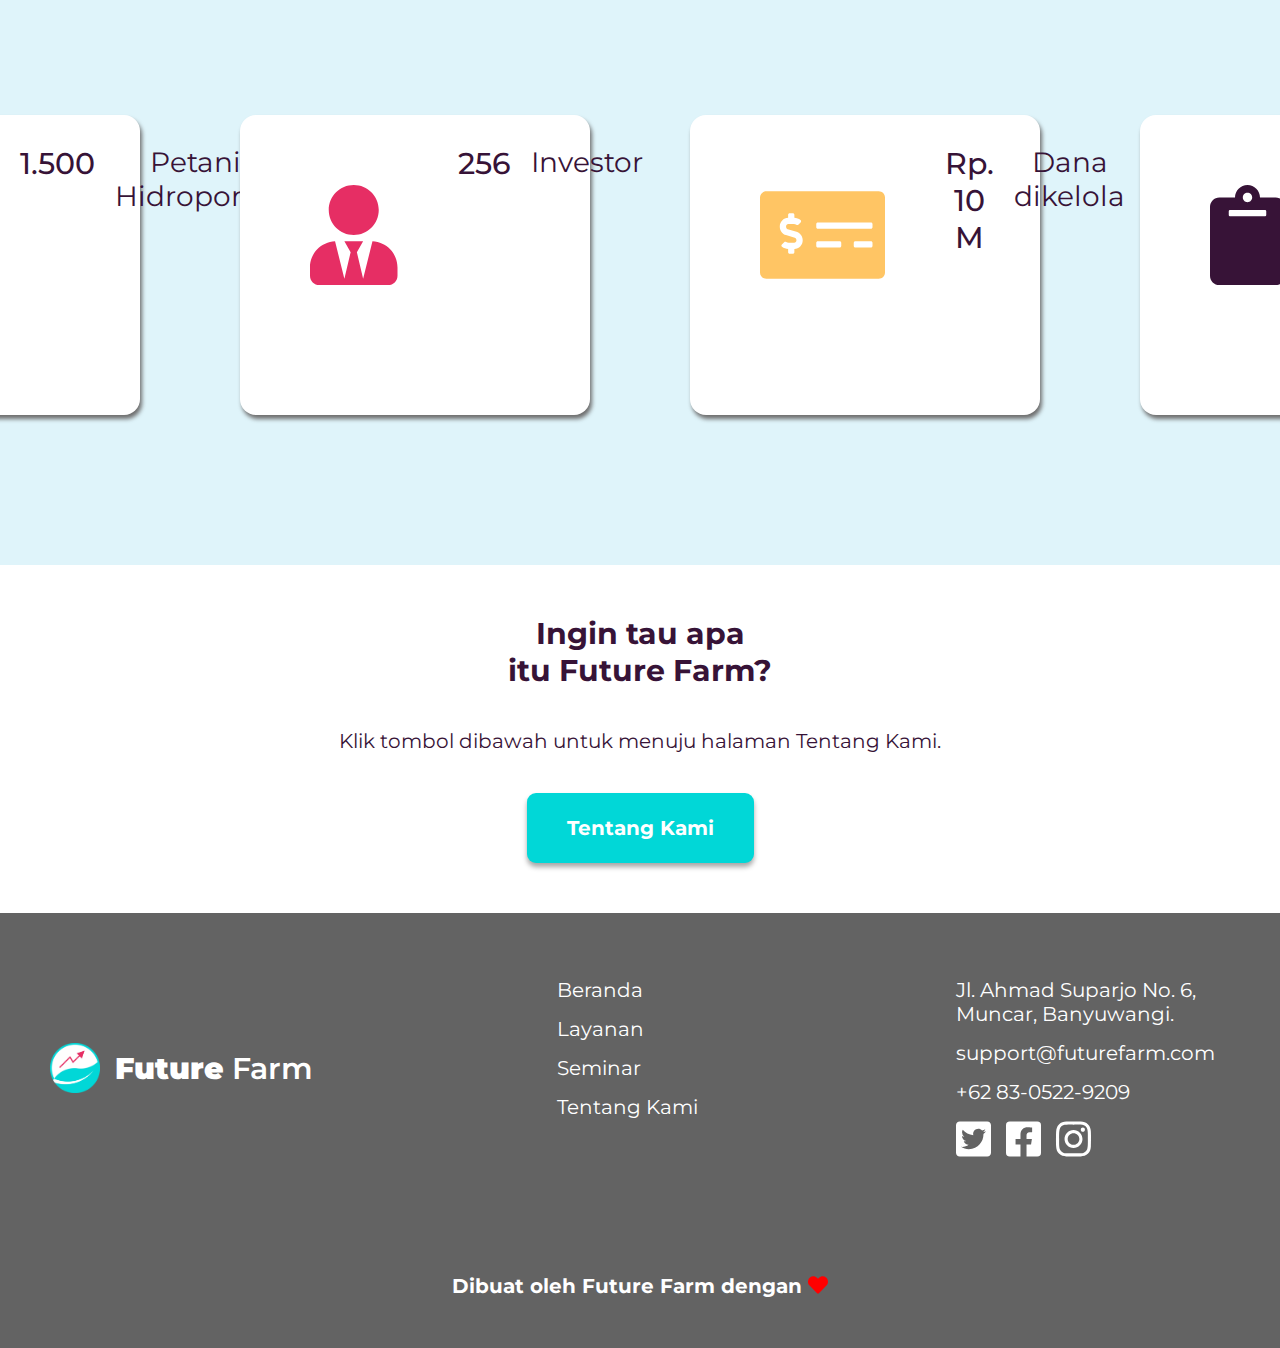
==== commit 7a4d3eeb: "Merge branch 'master' of https://github.com/handikacatur/Pweb-Kelompok1" ====
--- a/index.html
+++ b/index.html
@@ -19,14 +19,14 @@
             <li><a href="layanan.html">Layanan</a></li>
             <li><a href="seminar.html">Seminar</a></li>
             <li><a href="tentang-kami.html">Tentang Kami</a></li>
-            <li><a class="btn btn-round bg-white text-base" href="#">Masuk</a></li>
+            <li><a class="btn btn-round bg-white text-base" href="sign-in.html">Masuk</a></li>
         </ul>
     </nav>
     <section id="hero" class="section flex justify-content-space-between align-items-center">
         <div class="description">
             <h1 class="text-base">Mulai Berinvestasi atau mencari investor Hidroponik anda sendiri</h1>
             <p class="text-base" style="margin-top: 30px; margin-bottom: 30px;">Future Farm adalah platform untuk berinvestasi dan untuk petani hidroponik yang ingin mendapatkan modal usaha.</p>
-            <a href="#" class="btn btn-large bg-primary text-white">DAFTAR</a>
+            <a href="sign-up.html" class="btn btn-large bg-primary text-white">DAFTAR</a>
         </div>
         <div class="hero-picture">
             <img src="img/Hero.png" alt="hero">
@@ -61,22 +61,22 @@
     <section id="progress" class="section text-center">
         <h3 class="text-base" style="font-size: 30px;padding: 50px; padding-top: 50px; margin-bottom: 30px;">Perkembangan kami</h3>
         <div class="container flex justify-content-center">
-            <div class="card flex-direction-column align-items-center" style="margin: 20px;">
+            <div class="card" style="width: 350px;">
                 <span class="fa fa-seedling fa-5x text-primary" style="padding: 50px;"></span>
                 <span class="card-title text-base" style="padding: 10px;">1.500</span>
                 <span class="card-content text-base" style="padding: 10px; padding-bottom: 50px;">Petani Hidroponik</span>
             </div>
-            <div class="card flex-direction-column align-items-center" style="margin: 20px;">
+            <div class="card" style="width: 350px;">
                 <span class="fa fa-user-tie fa-5x text-danger" style="padding: 50px;"></span>
                 <span class="card-title text-base" style="padding: 10px;">256</span>
                 <span class="card-content text-base" style="padding: 10px; padding-bottom: 50px;">Investor</span>
             </div>
-            <div class="card flex-direction-column align-items-center" style="margin: 20px;">
+            <div class="card" style="width: 350px;">
                 <span class="fa fa-money-check-alt fa-5x text-warning" style="padding: 50px;"></span>
                 <span class="card-title text-base" style="padding: 10px;">Rp. 10 M</span>
                 <span class="card-content text-base" style="padding: 10px; padding-bottom: 50px;">Dana dikelola</span>
             </div>
-            <div class="card flex-direction-column align-items-center" style="margin: 20px;">
+            <div class="card" style="width: 350px;">
                 <span class="fa fa-clipboard fa-5x text-base" style="padding: 50px;"></span>
                 <span class="card-title text-base" style="padding: 10px;">52</span>
                 <span class="card-content text-base" style="padding: 10px; padding-bottom: 50px;">Dinas menjadi mitra</span>
@@ -94,9 +94,9 @@
             <span class="footer-brand-text"><strong>Future</strong> Farm</span>
         </div>
         <ul>
-            <li><a class="text-white" href="#">Beranda</a></li>
-            <li><a class="text-white" href="#">Layanan</a></li>
-            <li><a class="text-white" href="#">Seminar</a></li>
+            <li><a class="text-white" href="index.html">Beranda</a></li>
+            <li><a class="text-white" href="layanan.html">Layanan</a></li>
+            <li><a class="text-white" href="seminar.html">Seminar</a></li>
             <li><a class="text-white" href="#">Tentang Kami</a></li>
         </ul>
         <ul class="text-white">
--- a/style/style.css
+++ b/style/style.css
@@ -262,9 +262,10 @@
 .card {
     display: flex;
     background-color: white;
-    width: 350px;
-    padding: 0px;
-    overflow: hidden;
+    /* width: 350px; */
+    margin: 50px;
+    padding: 20px;
+    padding-bottom: 80px;
     border-radius: 16px;
     box-shadow: 2px 4px 4px 0px rgb(110, 110, 110);
     box-sizing: border-box;
@@ -324,28 +325,33 @@
     margin: 15px;
 }
 
-.form {
-    height: 750px;
-    width: 650px;
-    border-radius: 20px;
-    margin-bottom: 150px;
-}
-
-.label-form {
+.card .label-form {
+    /* position: absolute; */
     font-size: 15px;
     font-weight: 600;
     padding-bottom: 10px;
 }
 
-.form-box {
+.card .form-box {
+    /* position: absolute; */
     width: 580px;
     height: 78px;
     margin-bottom: 30px;
     border: none;
     border-radius: 10px;
-}
-
-.text-form {
+    outline-style: none;
+}
+
+.card .form-box:hover{
+    background-color: rgb(190, 190, 190);
+}
+
+
+#link-hover:hover{
+    color: #371337;
+}
+.card .text-form {
+    /* position: absolute; */
     font-size: 25px;
     font-weight: 200;
     padding-left: 30px;
